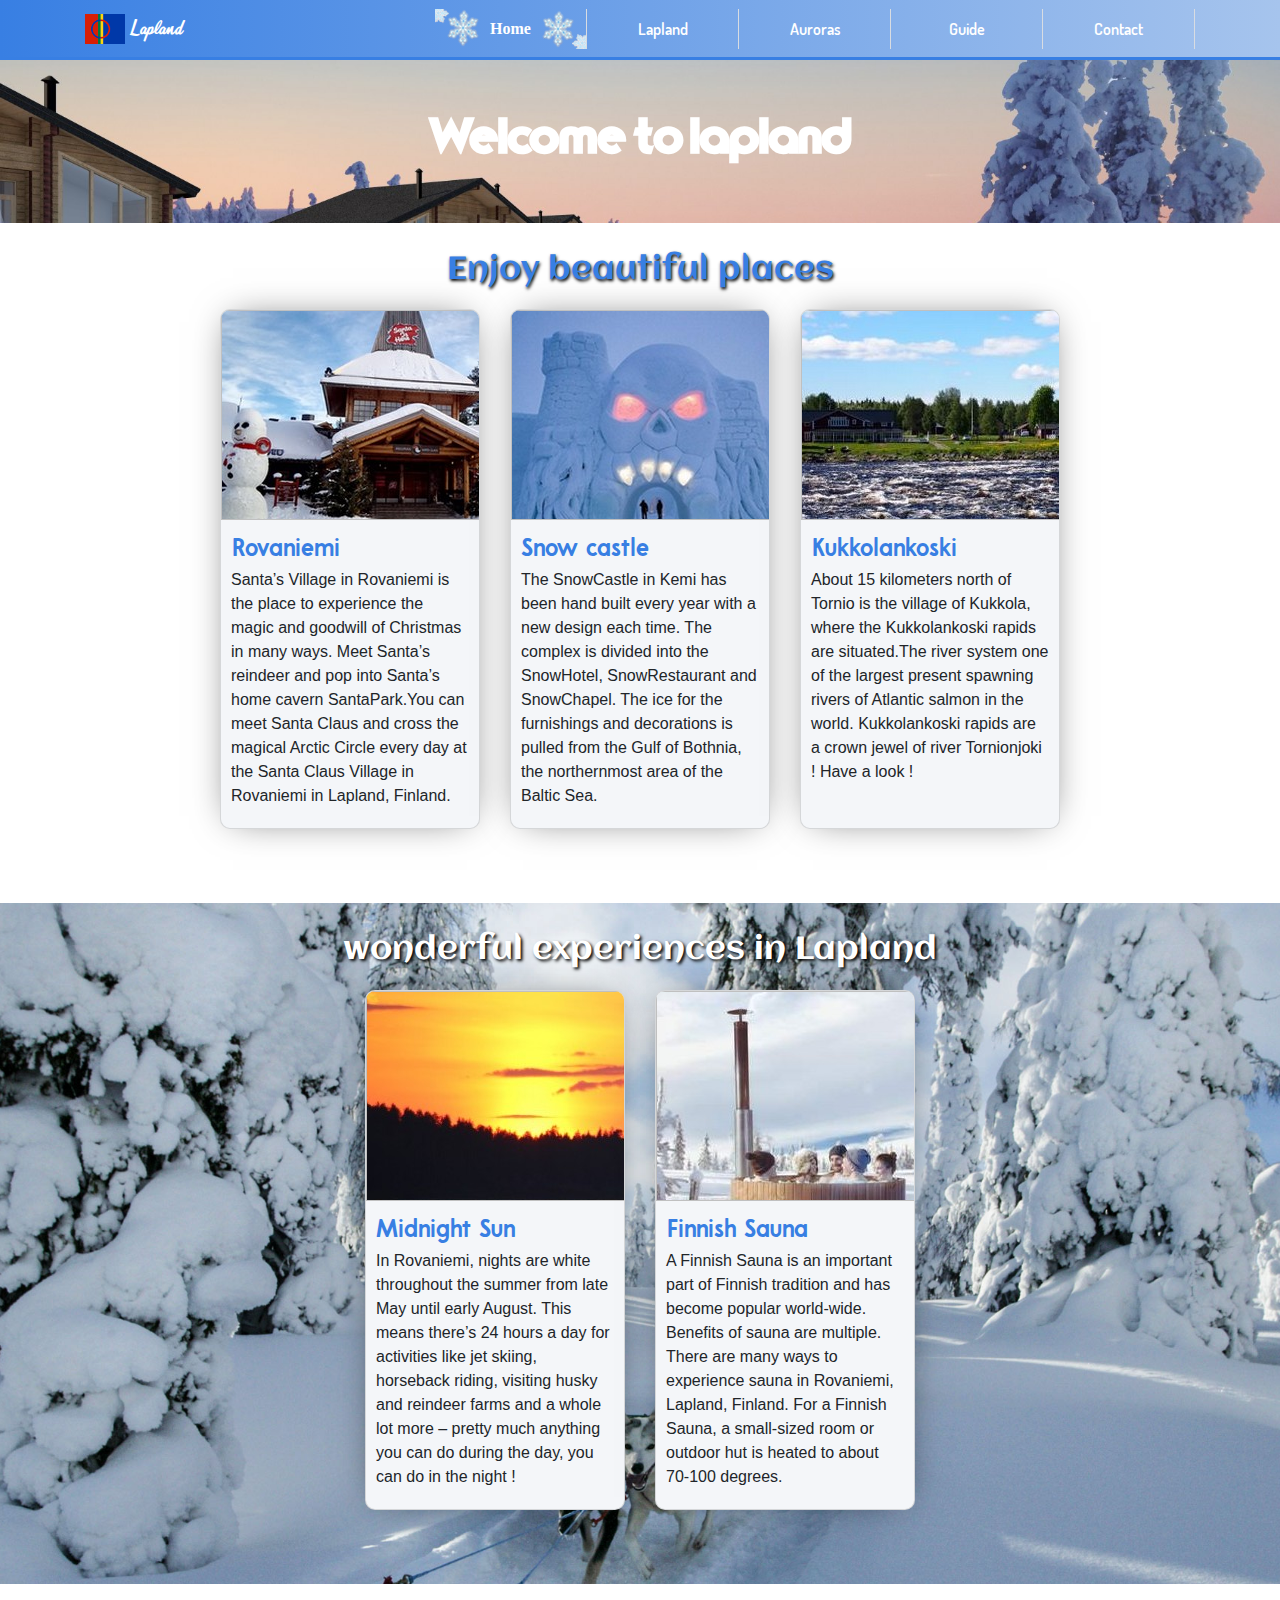
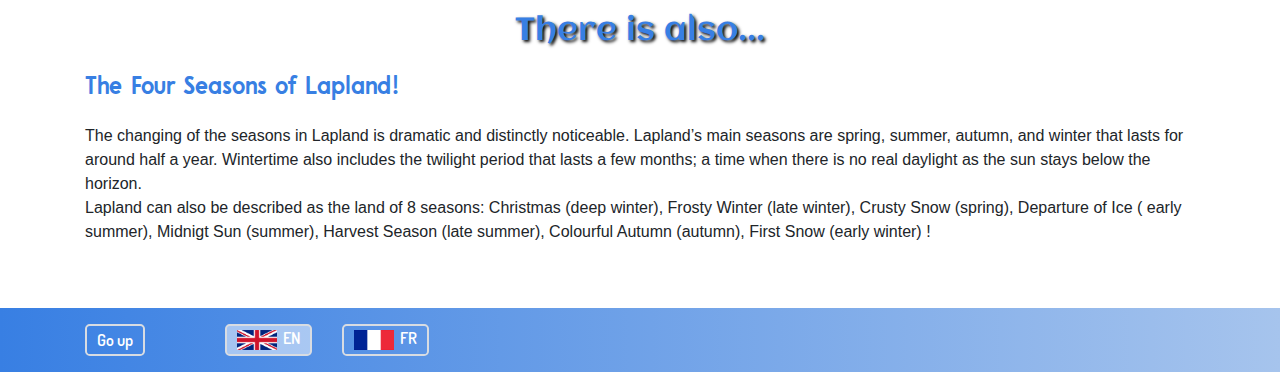
==== index.html @ bdc62ec1 "first commit" ====
<!DOCTYPE html>
<html lang="en">

    <head>
        <title>Lapland Home</title>
        <meta charset="utf-8">
        <meta name="viewport" content="width=device-width, initial-scale=1, shrink-to-fit=no">
        <meta name="description" content="">
        <meta name="author" content="">

        <title>Full Width Pics - Start Bootstrap Template</title>

        <!-- Bootstrap core CSS -->
        <link href="applications/bootstrap/css/bootstrap.min.css" rel="stylesheet">

        <!-- Add my customized style file-->
        <link href="css/myStyle.css" rel="stylesheet">

    </head>

    <body>

        <!-- Navigation -->
        <center><nav class="navbar navbar-expand-lg navbar-dark bg-dark fixed-top myNavBar">
            <div class="container">
                <a class="navbar-brand navbar-flag" href="index.html"><img class="flagimg" src="images/Lapland_flag.png"> Lapland</a>
                <!-- To have the menu bar when the screen is small-->
                <button class="navbar-toggler" type="button" data-toggle="collapse" data-target="#navbarResponsive" aria-controls="navbarResponsive" aria-expanded="false" aria-label="Toggle navigation">
                    <span class="navbar-toggler-icon"></span>
                </button>
                <div class="collapse navbar-collapse" id="navbarResponsive">
                    <ul class="navbar-nav ml-auto my-nav-bar">
                        <li class="nav-item active onglet my-active ">
                            <a class="nav-link " href="index.html">Home
                                <!--<span class="sr-only">(current)</span> -->
                            </a>
                        </li>
                        <li class="nav-item onglet  ">
                            <a class="nav-link txt-onglet" href="Lapland.html">Lapland</a>
                        </li>
                        <li class="nav-item onglet ">
                            <a class="nav-link txt-onglet" href="Auroras.html">Auroras</a>
                        </li>
                        <li class="nav-item onglet">
                            <a class="nav-link txt-onglet" href="Guides.html">Guide</a>
                        </li>
                        <li class="nav-item onglet">
                            <a class="nav-link txt-onglet" href="Contact.html">Contact</a>
                        </li>
                    </ul>
                </div>
            </div>
            </nav>
        </center>

        <!-- Header - set the background image for the header in the line below -->
        <header class="py-5 bg-image-full" style="background-image: url('images/index/homepage_pano1.jpg');">
            <center><h1> Welcome to lapland</h1></center>
        </header>

        <!-- Content section -->
        <section class="py-5">
            <div class="container ">
                <div class="title-section"><h2>Enjoy beautiful places</h2></div>
                <div class="row justify-content-center"><!--To have fixed size card -->
                    <!--Card 1 Homepage -->
                    <div class="col-auto mb-3">
                        <div class="card lapland-card">
                            <img class="card-img-top img-home-card1">
                            <div class="card-body my-card-body ">
                                <h5 class="title-lap-card">Rovaniemi</h5>
                                <p class="card-text text-lap-card">Santa’s Village in Rovaniemi is the place to experience the magic and goodwill of Christmas in many ways. Meet Santa’s reindeer and pop into Santa’s home cavern SantaPark.You can meet Santa Claus and cross the magical Arctic Circle every day at the Santa Claus Village in Rovaniemi in Lapland, Finland.</p>
                            </div>
                        </div>
                    </div>
                    <!--Card 2 -->
                    <div class="col-auto mb-3">
                        <div class="card lapland-card">
                            <img class="card-img-top img-home-card2">
                            <div class="card-body my-card-body ">
                                <h5 class="title-lap-card">Snow castle</h5>
                                <p class="card-text text-lap-card">The SnowCastle in Kemi has been hand built every year with a new design each time. The complex is divided into the SnowHotel, SnowRestaurant and SnowChapel. The ice for the furnishings and decorations is pulled from the Gulf of Bothnia, the northernmost area of the Baltic Sea.</p>
                            </div>
                        </div>
                    </div>
                    <!--Card 2 -->
                    <div class="col-auto mb-3">
                        <div class="card lapland-card">
                            <img class="card-img-top img-home-card3">
                            <div class="card-body my-card-body ">
                                <h5 class="title-lap-card">Kukkolankoski</h5>
                                <p class="card-text text-lap-card">About 15 kilometers north of Tornio is the village of Kukkola, where the Kukkolankoski rapids are situated.The river system one of the largest present spawning rivers of Atlantic salmon in the world. Kukkolankoski rapids are a crown jewel of river Tornionjoki ! Have a look !</p>
                            </div>
                        </div>
                    </div>
                </div>





                <!--<div class="card ">
<div class="img-card1"></div>
<span class="title-card1">Rovaniemi </span>
<span class="text-card1">Santa’s Village in Rovaniemi is the place to experience the magic and goodwill of Christmas in many ways. It’s a place full of jingles and fun. Meet Santa’s reindeer, experience wintry activities and pop into Santa’s home cavern SantaPark.</span>
</div>
<div class="card">
<div class="img-card2"></div>
<span class="title-card1">Snow castle </span>
<span class="card-text1">The SnowCastle in Kemi has been hand built every year with a new design each time. he complex is divided into the SnowHotel, SnowRestaurant and SnowChapel. Temperatures inside are around -5 so guests are always dressed in warm clothing. </span>
</div>
<div class="card">
<div class="img-card3"></div>
<span class="title-card1">Kukkolankoski </span>
<span class="text-card1">The river system one of the largest present spawning rivers of Atlantic salmon in the world. Kukkolankoski rapids are a crown jewel of river Tornionjoki, which flows unobstructed even in winter. Come to fish on the Kukkolankoski ! </span>
</div>-->

            </div>
        </section>

        <!-- Image Section - set the background image for the header in the line below -->
        <section class="py-5 bg-image-full" style="background-image: url('images/index/homepage_pano2.jpg');">
           
            <div class="container my-container ">
                <div class="title-section" style="color: white"><h2>wonderful experiences in Lapland</h2></div>
                <div class="row justify-content-center"><!--To have fixed size card -->
                    <!--Card 4 Homepage -->
                    <div class="col-auto mb-3">
                        <div class="card lapland-card">
                            <img class="card-img-top img-home-card4">
                            <div class="card-body my-card-body ">
                                <h5 class="title-lap-card">Midnight Sun</h5>
                                <p class="card-text text-lap-card">In Rovaniemi, nights are white throughout the summer from late May until early August. This means there’s 24 hours a day for activities like jet skiing, horseback riding, visiting husky and reindeer farms and a whole lot more – pretty much anything you can do during the day, you can do in the night !</p>
                            </div>
                        </div>
                    </div>
                    <!--Card 5 -->
                    <div class="col-auto mb-3">
                        <div class="card lapland-card">
                            <img class="card-img-top img-home-card5">
                            <div class="card-body my-card-body ">
                                <h5 class="title-lap-card">Finnish Sauna </h5>
                                <p class="card-text text-lap-card">A Finnish Sauna is an important part of Finnish tradition and has become popular world-wide. Benefits of sauna are multiple. There are many ways to experience sauna in Rovaniemi, Lapland, Finland. For a Finnish Sauna, a small-sized room or outdoor hut is heated to about 70-100 degrees. </p>
                            </div>
                        </div>
                    </div>
                    <!--<div class="card">
<div class="img-card4"></div>
<span class="title-card1"> Midnight Sun </span>
<span class="text-card1">In Rovaniemi, nights are white throughout the summer from late May during 3 months. So there’s 24 hours a day for activities like visiting husky and a whole lot more – pretty much anything you can do during the day, you can do in the night !</span>
</div>
<div class="card">
<div class="img-card5"></div>
<span class="title-card1">Finnish Sauna </span>
<span class="text-card1">A Finnish Sauna is an important part of Finnish tradition and has become popular world-wide. Most every house in Finland has one. For a Finnish Sauna, a small-sized room or outdoor hut is typically heated to about 70-100 degrees Celsius. </span>
</div>-->

                </div>
            </div>
            <!-- Put anything you want here! There is just a spacer below for demo purposes! 
<div style="height: 200px;">cxwcwcwc</div>-->
        </section>

        <!-- Content section -->
        <section class="py-5">
            <div class="container" >
                <div class="title-section"><h2>There is also...</h2></div>
                <p class="title-footer">The Four Seasons of Lapland!</p>
                <!--<img class="float-md-right img-responsive rounded" style="margin-left: 10px;" src="images/index/autumn_seasons.jpg">-->
                <p>
                The changing of the seasons in Lapland is dramatic and distinctly noticeable. Lapland’s main seasons are spring, summer, autumn, and winter that lasts for around half a year. Wintertime also includes the twilight period that lasts a few months; a time when there is no real daylight as the sun stays below the horizon.<br>
                    Lapland can also be described as the land of 8 seasons: Christmas (deep winter), Frosty Winter (late winter), Crusty Snow (spring),  Departure of Ice  ( early summer), Midnigt Sun (summer), Harvest Season (late summer), Colourful Autumn (autumn), First Snow (early winter) !</p>
            </div>
        </section>       



        <!-- Footer -->
        <footer class="py-3 bg-dark footer-background">
            <div class="container">
                <div class="btn-toolbar" role="toolbar" aria-label="groupe_boutons">

                    <div class="row justify-content-md-center">

                        <button id="btn-1-footer" class="btn-lg btn my-btn-resp go-up-btn" type="button">Go up</button>

                        <button id="btn-2-footer" class="btn-lg btn my-btn-resp my-active-footer " type="button"><img class="flagimg-footer" src="images/english_flag.png">EN</button>

                        <button class="btn-lg btn my-btn-resp " type="button"><img class="flagimg-footer" src="images/french_flag.png">FR</button>

                        <!--<p class="m-0 text-center text-white">Copyright &copy; Your Website 2019</p>-->
                    </div>
                </div>
            </div>
            <!-- /.container -->

        </footer>

        <!-- Bootstrap core JavaScript -->
        <script src="applications/jquery/jquery.min.js"></script>
        <script src="applications/bootstrap/js/bootstrap.bundle.min.js"></script>
        <script src="https://cdnjs.cloudflare.com/ajax/libs/popper.js/1.14.3/umd/popper.min.js" integrity="sha384-ZMP7rVo3mIykV+2+9J3UJ46jBk0WLaUAdn689aCwoqbBJiSnjAK/l8WvCWPIPm49" crossorigin="anonymous"></script>
        <script src="java/index.js"></script>

    </body>

</html>
---- css/myStyle.css ----
/*css style for Final assignment 2019*/

@font-face {
    font-family: "QuickKiss";
    src: url("../font/QuickKissPersonalUse-PxlZ.ttf");
}
@font-face{
    font-family :"Typographica";
    src: url("../font/Typographica-Blp5.ttf");
}
@font-face{
    font-family :"Dosis-bold";
    src: url("../font/Dosis-bold.ttf");
}
@font-face{
    font-family :"Dosis";
    src: url("../font/Dosis-SemiBold.ttf");
}
@font-face{
    font-family :"Pompadour";
    src: url("../font/APompadourSample-lzaZ.ttf");
}
@font-face{
    font-family :"Pompadour-bold";
    src: url("../font/APompadourBoldSample-n6OR.ttf");
}
@font-face{
    font-family :"Aclonica";
    src: url("../font/Aclonica.ttf");
}


.bg-image-full {
    background: no-repeat center center scroll;
    -webkit-background-size: cover;
    -moz-background-size: cover;
    background-size: cover;
    -o-background-size: cover;
}

.navbar-flag {
    font-family: "QuickKiss";
}

.flagimg{
    height: 30px;
}

body {
    padding-top: 59px;
}

.myNavBar{
    display: flex;
    background-color: #95BDF5 !important;
    background-image: linear-gradient(to left, #A6C4ED,#387FE3);
    border-bottom: 3px;
    border-color: #387FE3;
    border-bottom-style: solid;
}


.onglet{
    text-align: center!important;
    width: 152px!important;
    height: auto!important;
    border-right:1px solid #D8DCE2;
    font-family: "Dosis";
    /*box-shadow: 0 1px 0 rgba(0, 0, 0, 0.3);*/
}
.my-active{
    /*width:230px!important;*/
    font-weight: bold;
    background-image: url("../images/flocons2.png");
    font-family: "Dosis-bold";
    /*box-shadow: 0 1px 0 rgba(0, 0, 0, 0.3);*/
}

.my-nav-bar a:hover{
    border-bottom: solid 3px #D8DCE2;/*Ajouter une bordure inferieur*/
    background: rgba(255,255,255,0.2); /*Changer la couleur du fond*/
    color : white!important;
    font-family: "Dosis-bold";
    /*box-shadow: 10px 12px 2px -6px rgba(0,0,0,0.26)!important;*/
}

.txt-onglet{
    color:white!important;

}

.footer-background{
    background-image: linear-gradient(to left, #A6C4ED,#387FE3); 
}

.my-active-footer{
    background: rgba(255,255,255,0.5)!important;
    font-family: "Dosis-bold";
}

.my-btn-resp{
    background-color: transparent;
    color: white;
    font-family: "Dosis";
}

.my-btn-resp:hover{
    border-color: #D8DCE2;
    color: white;
}

/*If display is under 768px*/
@media (max-width: 768px) {
    .my-btn-resp {
        padding:2px 10px;
        font-size:80%;
        line-height: 1;
        border-radius:3px;
        border: solid 1px #D8DCE2;

    }
    #btn-1-footer{
        margin-left: 15px;
        margin-right: 10px;
    }

    #btn-2-footer{
        margin-left: 10px;
        margin-right: 10px;
    }

    .flagimg-footer{
        height: 15px;
        width: auto;
        margin-right: 6px;
    }
    .my-img-center{
        display: block;
        margin-left: auto!important;
        margin-right: auto;
        width: auto;
    }

}

/*If display is over 769px*/
@media (min-width: 769px) {
    .my-btn-resp {
        padding:4px 10px;
        font-size:100%;
        line-height: 1;
        border: solid 2px #D8DCE2;
    }
    #btn-1-footer{
        margin-left: 15px;
        margin-right: 80px;
    }

    #btn-2-footer{
        /*margin-left: 10px;*/
        margin-right: 30px;
    }
    .flagimg-footer{

        height: 20px;
        width: auto;
        margin-right: 6px;
    }

}

/*.home-txt{
font-family: "Typographica";
font-size: 50px;
font-weight: bold;
color: white;
/*height: 180px;
width: 500px;
justify-content: center;
line-height: 180px; 
vertical-align:middle!important;
border:solid;
}*/


/**INDEX/HOMEPAGE PAGE**/
/*****************************************************/

/*Titls of the head's page*/
h1{
    font-family: "Typographica";
    font-size: 50px;
    font-weight: bold;
    color: white;
}

.title-section{
    font-family: "Aclonica";
    color:#387FE3;
    text-align: center;
    text-shadow: black 0.1em 0.1em 0.2em;
    margin-top: -20px;
    margin-bottom: 20px;
}

/*.my-container{
display: flex;
flex-wrap: wrap;
justify-content: center;
justify-content: space-around;
flex-shrink: 0;   
}*/


/*.card{
display: flex;
position: relative;
flex-wrap: wrap;
border-radius: 10px;
height: 515px!important;
width: 260px!important;
margin-bottom: 10px;
flex-direction: column;
background-color: #F4F6F9;
box-shadow: 0px 0px 36px -13px rgba(0,0,0,0.66);
overflow: hidden;     
}*/


.img-home-card1{
    height: 210px;
    width: 260px;
    justify-content:center;
    background:url('../images/index/christmas_dad.jpeg') 0px -80px;
}

.img-home-card2{
    height: 210px;
    width: 260px;
    justify-content:center;
    background:url('../images/index/snow_castle.jpg') 0px 0px;
}

.img-home-card3{
    height: 210px;
    width: 260px;
    justify-content:center;
    background:url('../images/index/kukkolankoski.jpg') 0px 0px;
}

.img-home-card4{
    height: 210px;
    width: 260px;
    justify-content:center;
    background:url('../images/index/midnight_sun.jpg') 0px 0px;
}

.img-home-card5{
    height: 210px;
    width: 260px;
    justify-content:center;
    background:url('../images/index/sauna.jpg') 0px 0px;
}

.title-footer{
    font-family: "Pompadour-bold";
    color:#387FE3;    
    font-size: 25px;
}


/**LAPLAND PAGE**/
/*****************************************************/

.lapland-card{
    border-radius: 10px;
    height: 520px!important;
    width: 260px!important;
    margin-bottom: 10px;
    background-color: #F4F6F9;
    box-shadow: 0px 0px 36px -13px rgba(0,0,0,0.66);
    overflow: hidden;     
}

.img-lap-card1{
    height: 210px;
    width: 260px;
    justify-content:center;
    background:url('../images/Lapland/snowmobile.jpg') -140px -80px;
}

.my-card-body{
    padding: 10px 10px !important;
}

.title-lap-card{
    font-family: "Pompadour-bold";
    color:#387FE3; 
    font-size: 25px;
    margin-bottom: 3px;
    margin-top: 5px
}

.text-lap-card{
    height: 250px;
}


.img-lap-card2{
    height: 210px;
    width: 260px;
    justify-content:center;
    background:url('../images/Lapland/dog_sledding.jpg') -80px 0px;    
}

.img-lap-card3{
    height: 210px;
    width: 260px;
    justify-content:center;
    background:url('../images/Lapland/reinder_safari.jpg') -80px -60px; 
}

.my-grid-img{ /*The image*/
    max-width: 100%;
    max-height:  100%;
    border: 1px solid #D8DCE2;
}

.my-img-cfg{ /*Containe the image*/
    padding: 10px 10px;
}

.no-padding{
    padding-right:0;
    padding-left:0;
}

/*For the 'gallery' */
/*The background when select image*/
.viewer_image_background
{
    position: fixed;
    background-color: rgba(216, 220, 226, 0.93) ;
    background-image: url("../images/flocons.png");
    background-size: 40%;
    width: 100%;
    height: 100%;
    top: 0;
    left:0;
    z-index: 2;
}

/*Contain the image*/
.viewer_image_container
{
    cursor: alias;
    height: 100%;
    width: 100%;
    top: 0;
    left: 0;
    position: fixed; /*To allow the image to appeare always in center*/
    z-index: 3;
}

/*Property of the huge image*/
.image_in_viewer
{
    cursor: alias;
    max-height: 100%;
    max-width: 100%;
    position: absolute;
    margin: auto; /*To center the image*/
    top: 60px;/*To adjust the position of the image in function of the nav bare*/
    bottom: 0;
    left: 0;
    right: 0; 
    z-index: 3;
}

/**AURORAS PAGE**/
/*****************************************************/

figcaption
{
    font-style: italic;

}

.my-img-center{
    width: 50%;
    margin-left: 10px;
    max-width: 300px;
    height: auto;

}

.background-twentytwenty{
    background-image: linear-gradient(to bottom, #D8DCE2,#FFFFFF);    
}

#title-twenty-box{
    margin-top: -30px;
    margin-bottom: 15px;
    text-shadow: 0px 5px 5px #7B8087;
    /*text-shadow: black 0.1em 0.1em 0.2em;*/
}

.carousel-image{
    width: 50%;
    max-width: 100%;
    border-top-left-radius: 100px;
    border-bottom-right-radius: 100px;
    height: 350px;
    /*box-shadow: 0px 0px 3px 0px rgba(0,0,0,0.90);*/
}

.carousel-control-prev-icon { 
    background-image: url("../images/Auroras/prev.png") !important;
    width: 70px!important;
    height: 70px!important;
} 

.carousel-control-next-icon { 
    background-image: url("../images/Auroras/next.png") !important;
    width: 70px!important;
    height: 70px!important;
} 

.my-buton-carousel-style{
    border-style: solid;
    border-radius: 40px;
    border-color: white;
}

.title-photo-grid-auroras{
    font-family: "Aclonica";
    color:#387FE3;
    text-align: center;
    text-shadow: black 0.1em 0.1em 0.2em;

}

.background_grid_auroras{
    background-image: url("../images/Auroras/background_grid.jpg");
    background-repeat: no-repeat;
    background-size: cover;
    border-radius: 35px;
}

.aurora-grid-1, .aurora-grid-2, .aurora-grid-3{
    max-width: 100%;
    max-height:  100%;
    border: 1px solid #D8DCE2; 
}

/**--GUIDE PAGE--**/
/*****************************************************/

.title-guide-card{
    text-align: center;
    font-family: "Pompadour-bold";
    color:#387FE3; 
    font-size: 35px;
}

.card-click-text{
    font-weight: bold;
    text-align: center;
    color:#1725CF;
}

.my-guide-card-image{
    height: 240px;
}

.first-letter{
    font-weight: bold;
    color:#387FE3;
}
/*Flip card*/

.avatar-card{
    margin-top: 4%;
}

.flip-card {
    background-color: transparent!important;
    perspective: 900px;
}

.flip-card-inner {
    position: relative;
    border: 3px solid #ECEDEF; 
    height: 540px!important;
    width: 295px!important;
    transition: transform 0.5s;
    transform-style: preserve-3d;
    box-shadow: 0px 0px 36px -13px rgba(0,0,0,0.66);
    
}

.flip-card.flipped .flip-card-inner {   
    transform: rotateY(180deg);
}

.flip-card-front, .flip-card-back {
    position: absolute;
    width: 100%;
    height: 100%;
    backface-visibility: hidden;
    background-color: #F4F6F9;
}

.flip-card-back {
    transform: rotateY(180deg);
    overflow:hidden;
}

#ge, #fr, btn-send-message{
    font-family: "Dosis-bold";
    background-image: linear-gradient(to left, #A6C4ED,#387FE3);
    color:white;
    border-radius:7px;

}

/*#fr:hover,#ge:hover{
    font-family: "Dosis-bold";
    background-image: linear-gradient(to left, #A6C4ED,#387FE3);
    color:black;
    border: 2px solid #ECEDEF; 
    border-radius: 7px;
}*/


/**--CONTACT PAGE--**/
/*****************************************************/
.map-responsive {
overflow:hidden;
padding-bottom:56.25%;
position:relative;>
height:0;
}

.map-responsive iframe {
left:0;
top:0;
height:100%;
width:100%;
position:absolute;
}

.my-map{
    border: 3px solid #D8DCE2;
    border-radius: 5%;
}

.btn-send-message{
    background-image: linear-gradient(to left, #A6C4ED,#387FE3);
    color: black;
    font-family: "Dosis-bold";
}

.tt{
    z-index: 0!important;
}

.tt2{
    z-index: 5!important;
}
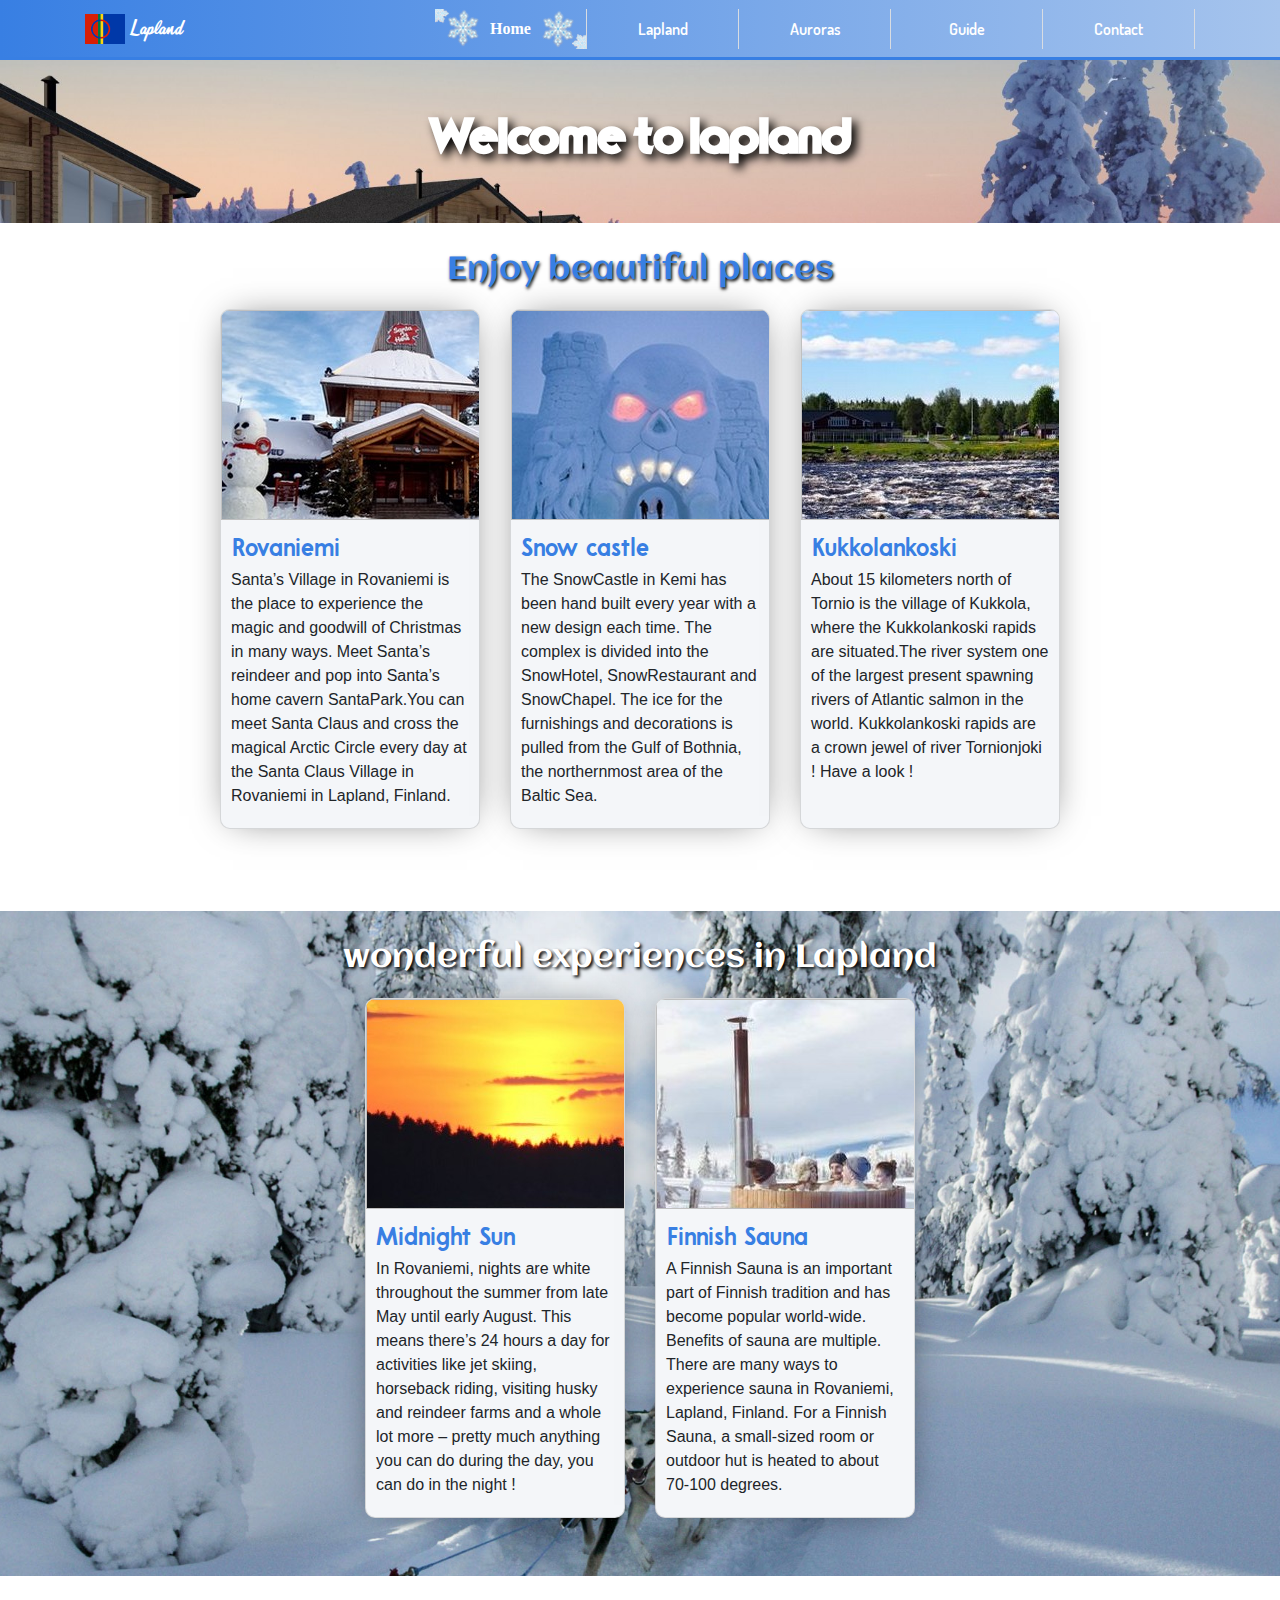
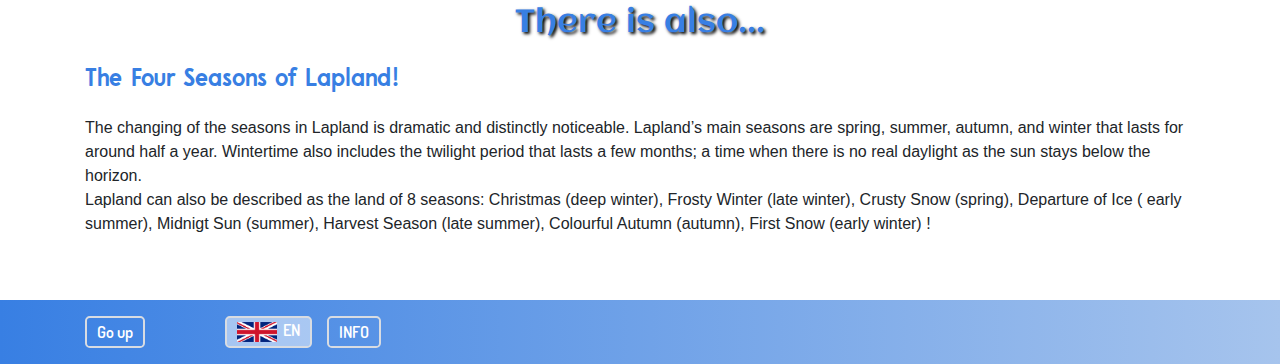
==== commit ba8c85a9: "modif INFO button" ====
--- a/index.html
+++ b/index.html
@@ -7,8 +7,6 @@
         <meta name="viewport" content="width=device-width, initial-scale=1, shrink-to-fit=no">
         <meta name="description" content="">
         <meta name="author" content="">
-
-        <title>Full Width Pics - Start Bootstrap Template</title>
 
         <!-- Bootstrap core CSS -->
         <link href="applications/bootstrap/css/bootstrap.min.css" rel="stylesheet">
@@ -32,7 +30,6 @@
                     <ul class="navbar-nav ml-auto my-nav-bar">
                         <li class="nav-item active onglet my-active ">
                             <a class="nav-link " href="index.html">Home
-                                <!--<span class="sr-only">(current)</span> -->
                             </a>
                         </li>
                         <li class="nav-item onglet  ">
@@ -53,7 +50,7 @@
             </nav>
         </center>
 
-        <!-- Header - set the background image for the header in the line below -->
+        <!-- Header -->
         <header class="py-5 bg-image-full" style="background-image: url('images/index/homepage_pano1.jpg');">
             <center><h1> Welcome to lapland</h1></center>
         </header>
@@ -64,7 +61,7 @@
                 <div class="title-section"><h2>Enjoy beautiful places</h2></div>
                 <div class="row justify-content-center"><!--To have fixed size card -->
                     <!--Card 1 Homepage -->
-                    <div class="col-auto mb-3">
+                    <div class="col-auto mb-4">
                         <div class="card lapland-card">
                             <img class="card-img-top img-home-card1">
                             <div class="card-body my-card-body ">
@@ -74,7 +71,7 @@
                         </div>
                     </div>
                     <!--Card 2 -->
-                    <div class="col-auto mb-3">
+                    <div class="col-auto mb-4">
                         <div class="card lapland-card">
                             <img class="card-img-top img-home-card2">
                             <div class="card-body my-card-body ">
@@ -84,7 +81,7 @@
                         </div>
                     </div>
                     <!--Card 2 -->
-                    <div class="col-auto mb-3">
+                    <div class="col-auto mb-4">
                         <div class="card lapland-card">
                             <img class="card-img-top img-home-card3">
                             <div class="card-body my-card-body ">
@@ -94,38 +91,17 @@
                         </div>
                     </div>
                 </div>
-
-
-
-
-
-                <!--<div class="card ">
-<div class="img-card1"></div>
-<span class="title-card1">Rovaniemi </span>
-<span class="text-card1">Santa’s Village in Rovaniemi is the place to experience the magic and goodwill of Christmas in many ways. It’s a place full of jingles and fun. Meet Santa’s reindeer, experience wintry activities and pop into Santa’s home cavern SantaPark.</span>
-</div>
-<div class="card">
-<div class="img-card2"></div>
-<span class="title-card1">Snow castle </span>
-<span class="card-text1">The SnowCastle in Kemi has been hand built every year with a new design each time. he complex is divided into the SnowHotel, SnowRestaurant and SnowChapel. Temperatures inside are around -5 so guests are always dressed in warm clothing. </span>
-</div>
-<div class="card">
-<div class="img-card3"></div>
-<span class="title-card1">Kukkolankoski </span>
-<span class="text-card1">The river system one of the largest present spawning rivers of Atlantic salmon in the world. Kukkolankoski rapids are a crown jewel of river Tornionjoki, which flows unobstructed even in winter. Come to fish on the Kukkolankoski ! </span>
-</div>-->
-
             </div>
         </section>
 
-        <!-- Image Section - set the background image for the header in the line below -->
+        <!-- Image Section -->
         <section class="py-5 bg-image-full" style="background-image: url('images/index/homepage_pano2.jpg');">
            
             <div class="container my-container ">
                 <div class="title-section" style="color: white"><h2>wonderful experiences in Lapland</h2></div>
                 <div class="row justify-content-center"><!--To have fixed size card -->
                     <!--Card 4 Homepage -->
-                    <div class="col-auto mb-3">
+                    <div class="col-auto mb-6">
                         <div class="card lapland-card">
                             <img class="card-img-top img-home-card4">
                             <div class="card-body my-card-body ">
@@ -135,7 +111,7 @@
                         </div>
                     </div>
                     <!--Card 5 -->
-                    <div class="col-auto mb-3">
+                    <div class="col-auto mb-6">
                         <div class="card lapland-card">
                             <img class="card-img-top img-home-card5">
                             <div class="card-body my-card-body ">
@@ -144,21 +120,10 @@
                             </div>
                         </div>
                     </div>
-                    <!--<div class="card">
-<div class="img-card4"></div>
-<span class="title-card1"> Midnight Sun </span>
-<span class="text-card1">In Rovaniemi, nights are white throughout the summer from late May during 3 months. So there’s 24 hours a day for activities like visiting husky and a whole lot more – pretty much anything you can do during the day, you can do in the night !</span>
-</div>
-<div class="card">
-<div class="img-card5"></div>
-<span class="title-card1">Finnish Sauna </span>
-<span class="text-card1">A Finnish Sauna is an important part of Finnish tradition and has become popular world-wide. Most every house in Finland has one. For a Finnish Sauna, a small-sized room or outdoor hut is typically heated to about 70-100 degrees Celsius. </span>
-</div>-->
 
                 </div>
             </div>
-            <!-- Put anything you want here! There is just a spacer below for demo purposes! 
-<div style="height: 200px;">cxwcwcwc</div>-->
+
         </section>
 
         <!-- Content section -->
@@ -166,9 +131,7 @@
             <div class="container" >
                 <div class="title-section"><h2>There is also...</h2></div>
                 <p class="title-footer">The Four Seasons of Lapland!</p>
-                <!--<img class="float-md-right img-responsive rounded" style="margin-left: 10px;" src="images/index/autumn_seasons.jpg">-->
-                <p>
-                The changing of the seasons in Lapland is dramatic and distinctly noticeable. Lapland’s main seasons are spring, summer, autumn, and winter that lasts for around half a year. Wintertime also includes the twilight period that lasts a few months; a time when there is no real daylight as the sun stays below the horizon.<br>
+                <p>The changing of the seasons in Lapland is dramatic and distinctly noticeable. Lapland’s main seasons are spring, summer, autumn, and winter that lasts for around half a year. Wintertime also includes the twilight period that lasts a few months; a time when there is no real daylight as the sun stays below the horizon.<br>
                     Lapland can also be described as the land of 8 seasons: Christmas (deep winter), Frosty Winter (late winter), Crusty Snow (spring),  Departure of Ice  ( early summer), Midnigt Sun (summer), Harvest Season (late summer), Colourful Autumn (autumn), First Snow (early winter) !</p>
             </div>
         </section>       
@@ -186,9 +149,8 @@
 
                         <button id="btn-2-footer" class="btn-lg btn my-btn-resp my-active-footer " type="button"><img class="flagimg-footer" src="images/english_flag.png">EN</button>
 
-                        <button class="btn-lg btn my-btn-resp " type="button"><img class="flagimg-footer" src="images/french_flag.png">FR</button>
+                        <button class="btn-lg btn my-btn-resp info-btn" type="button">INFO</button>
 
-                        <!--<p class="m-0 text-center text-white">Copyright &copy; Your Website 2019</p>-->
                     </div>
                 </div>
             </div>
--- a/css/myStyle.css
+++ b/css/myStyle.css
@@ -102,12 +102,17 @@
     background-color: transparent;
     color: white;
     font-family: "Dosis";
+    
 }
 
 .my-btn-resp:hover{
     border-color: #D8DCE2;
     color: white;
 }
+
+#btn-2-footer:hover{
+        cursor:default;
+    }
 
 /*If display is under 768px*/
 @media (max-width: 768px) {
@@ -126,7 +131,7 @@
 
     #btn-2-footer{
         margin-left: 10px;
-        margin-right: 10px;
+        margin-right: 5px;
     }
 
     .flagimg-footer{
@@ -158,7 +163,7 @@
 
     #btn-2-footer{
         /*margin-left: 10px;*/
-        margin-right: 30px;
+        margin-right: 15px;
     }
     .flagimg-footer{
 
@@ -192,6 +197,8 @@
     font-size: 50px;
     font-weight: bold;
     color: white;
+    text-shadow: black 0.1em 0.1em 0.2em;
+    
 }
 
 .title-section{
